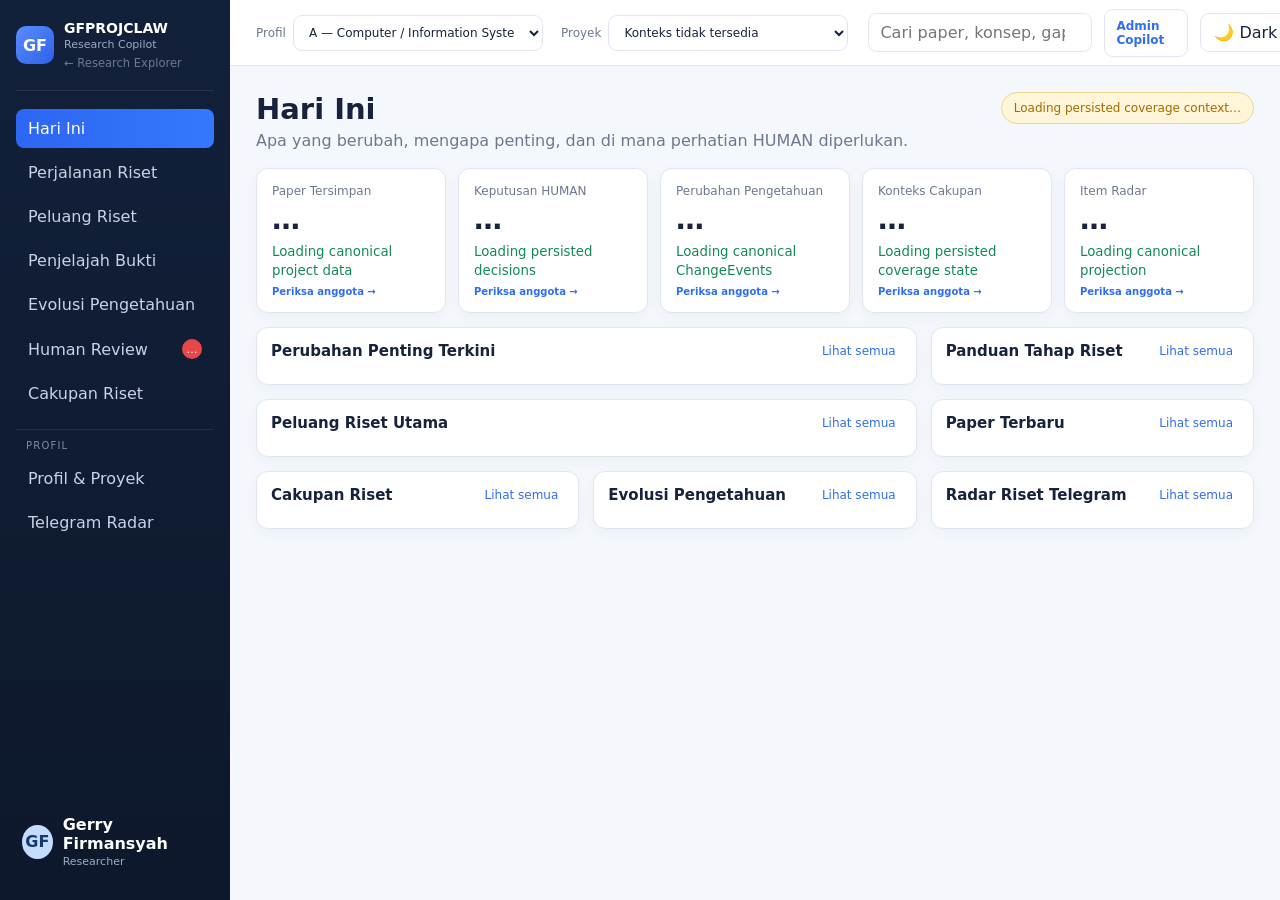
==== prototype/index.html @ acc12b12 "Clean workspace handoff into focused Research Copilot" ====
<!doctype html>
<html lang="en">
<head>
  <meta charset="utf-8" />
  <meta name="viewport" content="width=device-width, initial-scale=1" />
  <title>GFPROJCLAW Research Copilot</title>
  <link rel="stylesheet" href="styles.css?v=0.17.8" />
</head>
<body>
  <div class="app-shell">
    <aside class="sidebar">
      <div class="brand">
        <div class="brand-mark">GF</div>
        <div>
          <strong>GFPROJCLAW</strong>
          <span>Research Copilot</span>
          <a class="stage-back-link" href="explorer.html">← Research Explorer</a>
        </div>
      </div>

      <nav id="main-nav" class="nav-list">
        <button class="nav-item active" data-view="today" data-i18n="today">Today</button>
        <button class="nav-item" data-view="journey" data-i18n="journey">Research Journey</button>
        <button class="nav-item" data-view="opportunities" data-i18n="opportunities">Opportunities</button>
        <button class="nav-item" data-view="evidence" data-i18n="evidence">Evidence Explorer</button>
        <button class="nav-item" data-view="evolution" data-i18n="evolution">Knowledge Evolution</button>
        <button class="nav-item" data-view="review">Human Review <span id="human-review-badge" class="badge">…</span></button>
        <button class="nav-item" data-view="coverage" data-i18n="coverage">Research Coverage</button>
      </nav>

      <div class="sidebar-divider"></div>
      <div class="sidebar-section-title" data-i18n="profile">Profile</div>
      <nav class="nav-list small">
        <button class="nav-item" data-view="profiles" data-i18n="profiles">Profiles & Projects</button>
        <button class="nav-item" data-view="telegram">Telegram Radar</button>
      </nav>

      <div class="researcher-card">
        <div class="avatar">GF</div>
        <div>
          <strong>Gerry Firmansyah</strong>
          <span>Researcher</span>
        </div>
      </div>
    </aside>

    <main class="workspace">
      <header class="topbar">
        <div class="context-switchers">
          <label><span data-i18n="profile">Profile</span>
            <select id="profile-select">
              <option value="A">A — Computer / Information Systems</option>
              <option value="B">B — Management / Organization Studies</option>
            </select>
          </label>
          <label><span data-i18n="project">Project</span>
            <select id="project-select"></select>
          </label>
        </div>
        <div class="topbar-actions">
          <input id="global-search" type="search" placeholder="Search papers, concepts, gaps…" data-i18n-placeholder="searchPlaceholder" />
          <a class="workspace-link" href="admin.html" data-i18n="admin">Admin Copilot</a>

          <button id="theme-toggle" class="theme-toggle" type="button" aria-label="Switch to dark mode" aria-pressed="false">🌙 Dark</button>
          <span id="prototype-version" class="sync-status">Prototype v0.18.0 · Indonesian presentation layer</span>
        </div>
      </header>

      <section id="explorer-handoff" class="card real-surface" hidden>
        <div class="panel-header"><div><p class="eyebrow">DARI RESEARCH EXPLORER</p><h2 id="handoff-title">Konteks area terpilih</h2></div><span class="state blue">NON-CANONICAL CONTEXT</span></div>
        <div id="handoff-summary" class="callout">Konteks Explorer belum tersedia.</div>
        <div class="advice-grid"><div class="advice-card"><strong>MENGAPA area ini dibawa</strong><p id="handoff-why"></p></div><div class="advice-card"><strong>Apa yang sudah diamati</strong><p id="handoff-observed"></p></div><div class="advice-card"><strong>Catatan HUMAN</strong><p id="handoff-human"></p></div><div class="advice-card"><strong>Langkah Copilot berikutnya</strong><p>Gunakan konteks ini untuk reasoning dan inspeksi lebih dalam. Jangan menganggap area ini relevan, gap, novelty, atau evidence tanpa keputusan HUMAN.</p></div></div>
        <div id="handoff-gap" class="callout" hidden></div>
        <div id="handoff-verification" class="advice-grid" hidden></div>
        <div id="handoff-evidence" class="callout" hidden></div>
        <div id="handoff-evidence-matrix" class="callout" hidden></div>
        <div id="handoff-human-verdict" class="callout" hidden></div>
        <div id="handoff-next-question" class="callout" hidden></div>
        <div id="handoff-investigation-plan" class="callout" hidden></div>
        <div id="handoff-execution" class="callout" hidden></div>
        <div id="handoff-retrieval-brief" class="callout" hidden></div>
        <div id="handoff-reasoning-trace" class="callout" hidden></div>
        <div id="handoff-reflection" class="callout" hidden></div>
        <div class="explorer-actions"><a id="handoff-back" class="secondary-action" href="research-workspace.html">← Kembali ke Research Workspace</a><button id="handoff-start" class="primary-action" type="button">Mulai verifikasi opportunity</button></div>
        <div class="callout warning">Konteks handoff ini hanya berasal dari eksplorasi. Belum ada canonical write dan belum ada keputusan ilmiah.</div>
      </section>

      <section id="view-today" class="view active-view">
        <div class="page-heading">
          <div>
            <h1 data-i18n="todayTitle">Today</h1>
            <p data-i18n="todaySubtitle">What changed, why it matters, and where HUMAN attention is useful.</p>
          </div>
          <div class="coverage-pill" id="today-coverage-pill">Loading persisted coverage context…</div>
        </div>

        <div class="metric-grid">
          <article class="metric-card metric-action" id="metric-papers" tabindex="0" role="button" data-metric-open="evidence" aria-label="Open persisted papers"><span data-i18n="persistedPapers">Persisted Papers</span><strong>…</strong><small>Loading canonical project data</small></article>
          <article class="metric-card metric-action" id="metric-decisions" tabindex="0" role="button" data-metric-open="review" aria-label="Open HUMAN review and decisions"><span data-i18n="humanDecisions">HUMAN Decisions</span><strong>…</strong><small>Loading persisted decisions</small></article>
          <article class="metric-card metric-action" id="metric-changes" tabindex="0" role="button" data-metric-open="evolution" aria-label="Open knowledge changes"><span data-i18n="knowledgeChanges">Knowledge Changes</span><strong>…</strong><small>Loading canonical ChangeEvents</small></article>
          <article class="metric-card metric-action" id="metric-coverage" tabindex="0" role="button" data-metric-open="coverage" aria-label="Open research coverage"><span data-i18n="coverageContext">Coverage Context</span><strong>…</strong><small>Loading persisted coverage state</small></article>
          <article class="metric-card metric-action" id="metric-radar" tabindex="0" role="button" data-metric-open="telegram" aria-label="Open radar items"><span data-i18n="radarItems">Radar Items</span><strong>…</strong><small>Loading canonical projection</small></article>
        </div>
        <section id="metric-members" class="metric-members" hidden aria-live="polite">
          <div class="panel-header"><div><h2 id="metric-members-title" data-i18n="canonicalMembers">Canonical members</h2><p id="metric-members-summary" data-i18n="selectMetric">Select a metric to inspect its exact members.</p></div><button id="metric-members-close" class="text-button" type="button" data-i18n="close">Close</button></div>
          <div id="metric-members-list"></div>
        </section>

        <div class="dashboard-grid">
          <article class="panel span-2">
            <div class="panel-header"><h2 data-i18n="recentChanges">Recent Important Changes</h2><button class="text-button" data-open="evolution" data-i18n="viewAll">View all</button></div>
            <div id="change-list" class="change-list"></div>
          </article>

          <article class="panel">
            <div class="panel-header"><h2 data-i18n="stageGuide">Research Stage Guide</h2><button class="text-button" data-open="journey" data-i18n="viewAll">View all</button></div>
            <div id="journey-mini" class="journey-mini"></div>
          </article>

          <article class="panel span-2">
            <div class="panel-header"><h2 data-i18n="topOpportunities">Top Research Opportunities</h2><button class="text-button" data-open="opportunities" data-i18n="viewAll">View all</button></div>
            <div id="opportunity-table"></div>
          </article>

          <article class="panel">
            <div class="panel-header"><h2 data-i18n="latestPapers">Latest Papers</h2><button class="text-button" data-open="evidence" data-i18n="viewAll">View all</button></div>
            <div id="paper-list" class="paper-list"></div>
          </article>

          <article class="panel">
            <div class="panel-header"><h2 data-i18n="coverage">Research Coverage</h2><button class="text-button" data-open="coverage" data-i18n="viewAll">View all</button></div>
            <div id="health-mini"></div>
          </article>

          <article class="panel">
            <div class="panel-header"><h2 data-i18n="evolution">Knowledge Evolution</h2><button class="text-button" data-open="evolution" data-i18n="viewAll">View all</button></div>
            <div id="evolution-mini"></div>
          </article>

          <article class="panel">
            <div class="panel-header"><h2 data-i18n="radar">Telegram Research Radar</h2><button class="text-button" data-open="telegram" data-i18n="viewAll">View all</button></div>
            <div id="telegram-mini"></div>
          </article>
        </div>
      </section>

      <section id="view-journey" class="view"></section>
      <section id="view-opportunities" class="view"></section>
      <section id="view-evidence" class="view"></section>
      <section id="view-evolution" class="view"></section>
      <section id="view-review" class="view"></section>
      <section id="view-coverage" class="view"></section>
      <section id="view-profiles" class="view"></section>
      <section id="view-telegram" class="view"></section>
    </main>
  </div>

  <script src="i18n.js?v=0.17.1"></script>
  <script src="app.js?v=0.17.7"></script>
</body>
</html>
---- prototype/styles.css ----
:root {
  --bg: #f4f7fb;
  --panel: #ffffff;
  --text: #17233c;
  --muted: #6d7890;
  --border: #dfe6f1;
  --sidebar: #12203a;
  --sidebar-2: #182b4d;
  --blue: #2f6df6;
  --blue-soft: #eaf1ff;
  --green: #138a56;
  --green-soft: #e6f7ef;
  --red: #d64b4b;
  --red-soft: #fdecec;
  --yellow: #a46b00;
  --yellow-soft: #fff5d9;
  --purple: #6a4df5;
  --topbar: rgba(255,255,255,.92);
  --control: #ffffff;
  --row-border: #e7edf5;
  --table-head: #f6f8fc;
  --card-text: #49566f;
}

html[data-theme="dark"] {
  --bg: #080d14; --panel: #111923; --text: #e7edf6; --muted: #9aa8bb;
  --border: #263343; --sidebar: #090f19; --sidebar-2: #111c2c;
  --blue: #78a5ff; --blue-soft: #172a4d; --green: #64d69a; --green-soft: #123525;
  --red: #ff8585; --red-soft: #421f24; --yellow: #f0c45c; --yellow-soft: #3a3017;
  --topbar: rgba(12,18,27,.94); --control: #111923; --row-border: #263343;
  --table-head: #17212e; --card-text: #c4cfdd;
  color-scheme: dark;
}

html[data-theme="research-blue"] { --bg:#eef4fb;--panel:#fff;--text:#102844;--muted:#60758d;--border:#cbd9e8;--sidebar:#102f52;--sidebar-2:#17436f;--blue:#2368a2;--blue-soft:#dcecff;--topbar:rgba(247,251,255,.94);--control:#fff;--row-border:#d9e4ef;--table-head:#edf4fa;--card-text:#405b75; }
html[data-theme="scholar-green"] { --bg:#f0f5f1;--panel:#fff;--text:#17362b;--muted:#63786f;--border:#ceddd4;--sidebar:#173d31;--sidebar-2:#245646;--blue:#28745b;--blue-soft:#dcefe7;--topbar:rgba(249,252,250,.94);--control:#fff;--row-border:#dbe7df;--table-head:#eef5f1;--card-text:#466357; }
html[data-theme="executive-indigo"] { --bg:#f2f1f8;--panel:#fff;--text:#292747;--muted:#716e88;--border:#d7d3e6;--sidebar:#29264f;--sidebar-2:#3b376b;--blue:#5651a8;--blue-soft:#e7e5f7;--topbar:rgba(250,249,253,.94);--control:#fff;--row-border:#e2dfee;--table-head:#f2f0f8;--card-text:#56536e; }

* { box-sizing: border-box; }
body { margin: 0; font-family: Inter, ui-sans-serif, system-ui, -apple-system, BlinkMacSystemFont, "Segoe UI", sans-serif; color: var(--text); background: var(--bg); }
button, select, input { font: inherit; }
button { cursor: pointer; }

.app-shell { min-height: 100vh; display: grid; grid-template-columns: 230px 1fr; }
.sidebar { position: sticky; top: 0; height: 100vh; padding: 20px 16px; background: linear-gradient(180deg, var(--sidebar), #0d182c); color: white; display: flex; flex-direction: column; }
.brand { display: flex; gap: 10px; align-items: center; padding-bottom: 20px; border-bottom: 1px solid rgba(255,255,255,.08); }
.brand-mark, .avatar { width: 38px; height: 38px; border-radius: 10px; display: grid; place-items: center; background: linear-gradient(135deg, #5a8cff, #2d62e8); font-weight: 800; }
.brand strong { display:block; font-size: 14px; }.brand span, .researcher-card span { display:block; font-size: 11px; color:#9dacC6; margin-top:2px; }
.nav-list { display:flex; flex-direction:column; gap:5px; margin-top:18px; }.nav-list.small { margin-top:8px; }
.nav-item { border:0; background:transparent; color:#c9d3e5; text-align:left; padding:10px 12px; border-radius:8px; display:flex; justify-content:space-between; align-items:center; }
.nav-item:hover, .nav-item.active { background:linear-gradient(90deg,#2d66f2,#3578ff); color:white; }
.badge { background:#e74747; color:white; border-radius:999px; min-width:20px; height:20px; display:inline-grid; place-items:center; font-size:11px; }
.sidebar-divider { height:1px; background:rgba(255,255,255,.08); margin:16px 0 10px; }.sidebar-section-title { color:#7f8da6; text-transform:uppercase; font-size:10px; letter-spacing:.12em; padding:0 10px; }
.researcher-card { margin-top:auto; display:flex; gap:10px; align-items:center; padding:12px 6px; }.researcher-card .avatar { width:34px;height:34px;border-radius:50%; background:#c5dcff;color:#15386e; }

.workspace { min-width:0; }
.topbar { height:66px; display:flex; align-items:center; justify-content:space-between; gap:20px; padding:0 26px; border-bottom:1px solid var(--border); background:var(--topbar); position:sticky; top:0; z-index:10; backdrop-filter: blur(12px); }
.context-switchers { display:flex; gap:18px; align-items:center; }.context-switchers label { color:var(--muted); font-size:12px; display:flex; gap:7px; align-items:center; }
select, input[type="search"] { border:1px solid var(--border); background:var(--control); border-radius:9px; padding:9px 11px; color:var(--text); outline:none; }
#profile-select { width:250px; } #project-select { width:240px; } #global-search { width:280px; }.topbar-actions { display:flex; gap:12px; align-items:center; }.sync-status { font-size:11px; color:var(--muted); }
.theme-toggle { border:1px solid var(--border); background:var(--control); color:var(--text); border-radius:9px; padding:9px 11px; min-width:92px; transition:background .2s ease,border-color .2s ease; }
.theme-toggle:hover { border-color:var(--blue); }
.source-link { display:inline-flex; align-items:center; gap:4px; margin:2px 3px; padding:4px 8px; border:1px solid var(--blue); border-radius:7px; background:var(--blue-soft); color:var(--blue); font-size:11px; font-weight:700; text-decoration:none; white-space:nowrap; transition:filter .15s ease, transform .15s ease; }
.source-link:hover { filter:brightness(1.12); transform:translateY(-1px); text-decoration:none; }
.source-link:focus-visible { outline:2px solid var(--blue); outline-offset:2px; }
.source-link-doi { border-color:#3b82f6; }
.source-link-openalex { border-color:#7c5cff; }
html[data-theme="dark"] .source-link-doi { background:#102a52; color:#9bc2ff; }
html[data-theme="dark"] .source-link-openalex { background:#251c4d; color:#c0adff; }
.access-badge { display:inline-block; margin:3px 4px; padding:3px 7px; border-radius:999px; font-size:10px; font-weight:700; vertical-align:middle; }
.access-badge.full { background:var(--green-soft); color:var(--green); border:1px solid var(--green); }
.access-badge.limited { background:var(--yellow-soft); color:var(--yellow); border:1px solid var(--yellow); }

.view { display:none; padding:26px; }.active-view { display:block; }
.page-heading { display:flex; justify-content:space-between; gap:20px; align-items:flex-start; margin-bottom:18px; }.page-heading h1 { margin:0; font-size:29px; }.page-heading p { margin:5px 0 0; color:var(--muted); }
.coverage-pill { border:1px solid #ead88d; background:var(--yellow-soft); color:var(--yellow); border-radius:999px; padding:8px 12px; font-size:12px; }
.metric-grid { display:grid; grid-template-columns:repeat(5,minmax(0,1fr)); gap:12px; margin-bottom:14px; }.metric-card { background:var(--panel); border:1px solid var(--border); border-radius:12px; padding:15px; box-shadow:0 4px 14px rgba(19,45,90,.04); }.metric-card span { display:block; color:var(--muted); font-size:12px; }.metric-card strong { display:block; font-size:28px; margin:5px 0; }.metric-card small { color:var(--green); }.metric-card.warning small { color:var(--red); }
.dashboard-grid { display:grid; grid-template-columns:repeat(3,minmax(0,1fr)); gap:14px; }.panel { background:var(--panel); border:1px solid var(--border); border-radius:12px; padding:14px; box-shadow:0 4px 14px rgba(19,45,90,.04); min-width:0; }.span-2 { grid-column:span 2; }.panel-header { display:flex; justify-content:space-between; align-items:center; gap:10px; margin-bottom:10px; }.panel-header h2 { margin:0; font-size:15px; }.text-button { border:0; background:transparent; color:var(--blue); font-size:12px; }

.change-row, .paper-row, .health-row, .evolution-row, .telegram-row { border:1px solid var(--row-border); border-radius:9px; padding:10px 11px; margin-top:8px; display:grid; align-items:center; gap:9px; }.change-row { grid-template-columns: 1fr auto; }.change-main strong { display:block; font-size:13px; }.change-main small, .paper-row small { color:var(--muted); }.state { display:inline-flex; border-radius:999px; padding:4px 8px; font-size:10px; font-weight:700; white-space:nowrap; }.state.green { color:var(--green); background:var(--green-soft); }.state.red { color:var(--red); background:var(--red-soft); }.state.yellow { color:var(--yellow); background:var(--yellow-soft); }.state.blue { color:var(--blue); background:var(--blue-soft); }.state.gray { color:#657084; background:#eef2f7; }

.journey-row { display:grid; grid-template-columns:35px 1fr auto; gap:10px; align-items:center; padding:9px 0; border-bottom:1px solid #edf1f6; }.r-code { width:34px;height:28px;border-radius:7px;display:grid;place-items:center;font-size:11px;font-weight:800;background:#eef3ff;color:var(--blue); }.journey-row strong { display:block; font-size:12px; }.journey-row small { color:var(--muted); }
.table { width:100%; border-collapse:collapse; font-size:12px; }.table th { text-align:left; color:var(--muted); background:#f6f8fc; font-weight:600; padding:9px; }.table td { padding:10px 9px; border-bottom:1px solid #eef1f5; }.score { font-weight:800; color:#17633d; background:#e9f7ef; border-radius:999px; padding:4px 8px; display:inline-block; }
.paper-row { grid-template-columns:1fr auto; }.paper-row strong { font-size:12px; }.relevance { color:var(--green); font-weight:700; }
.health-row { grid-template-columns:1fr auto; }.health-row strong, .evolution-row strong, .telegram-row strong { font-size:12px; }.evolution-row { grid-template-columns:1fr auto; }.telegram-row { grid-template-columns:auto 1fr; }.telegram-row time { color:var(--muted); font-size:11px; }

.detail-header { display:flex; justify-content:space-between; align-items:flex-start; gap:18px; margin-bottom:16px; }.detail-header h1 { margin:0; font-size:26px; }.detail-header p { margin:5px 0 0; color:var(--muted); }.detail-grid { display:grid; grid-template-columns:1.05fr 1.5fr .9fr; gap:14px; }.stack { display:flex; flex-direction:column; gap:12px; }.card { background:var(--panel); border:1px solid var(--border); border-radius:12px; padding:15px; }.card h3 { margin:0 0 10px; font-size:14px; }.card p, .card li { color:var(--card-text); font-size:13px; line-height:1.5; }.card ul { padding-left:18px; margin:8px 0 0; }.callout { border-left:4px solid var(--blue); background:#f5f8ff; padding:11px 13px; border-radius:8px; font-size:12px; color:#43506a; }.callout.warning { border-left-color:#d99b12; background:#fff9eb; }.decision-bar { display:flex; flex-wrap:wrap; gap:8px; }.decision-bar button { border:1px solid var(--border); background:white; border-radius:8px; padding:9px 11px; color:#35425a; }.decision-bar button.primary { background:var(--blue); color:white; border-color:var(--blue); }.timeline { border-left:2px solid #dce4f0; margin-left:8px; padding-left:16px; }.timeline-item { position:relative; margin:0 0 18px; }.timeline-item::before { content:""; position:absolute; left:-22px; top:4px; width:10px;height:10px;border-radius:50%;background:var(--blue);border:2px solid white;box-shadow:0 0 0 2px #dce4f0; }.timeline-item time { color:var(--muted); font-size:11px; }.timeline-item strong { display:block; margin:3px 0; font-size:13px; }
.trace { font-family:ui-monospace,SFMono-Regular,Menlo,monospace; font-size:12px; background:#f7f9fc; border:1px solid #e5ebf3; padding:12px; border-radius:8px; line-height:1.7; }

@media (max-width: 1180px) { .metric-grid { grid-template-columns:repeat(3,1fr); }.dashboard-grid { grid-template-columns:repeat(2,1fr); }.span-2 { grid-column:span 2; }.detail-grid { grid-template-columns:1fr 1fr; } }
@media (max-width: 860px) { .app-shell { grid-template-columns:1fr; }.sidebar { position:static; height:auto; }.topbar { position:static; height:auto; padding:15px; flex-direction:column; align-items:stretch; }.context-switchers { flex-direction:column; align-items:stretch; }.context-switchers label { justify-content:space-between; }.context-switchers select,#global-search { width:100%; }.view { padding:16px; }.metric-grid,.dashboard-grid,.detail-grid { grid-template-columns:1fr; }.span-2 { grid-column:span 1; }.sidebar { max-height:none; }.researcher-card { display:none; } }

/* Data provenance surfaces: amber = illustrative dummy, green = canonical/API-backed. */
.dummy-surface { background:#fffaf0 !important; border-color:#f0c96a !important; border-style:dashed !important; }
.real-surface { background:#f4fff9 !important; border-color:#8dd7b4 !important; }
.data-badge { display:inline-block; margin-left:6px; padding:2px 6px; border-radius:999px; font-size:9px; font-weight:700; vertical-align:middle; }
.data-badge.real { background:#dff6ea; color:#087a4b; }
html[data-theme="dark"] .real-surface { background:#10241c !important; border-color:#2f6e50 !important; }
html[data-theme="dark"] .dummy-surface { background:#2b2414 !important; border-color:#80652b !important; }
html[data-theme="dark"] .table th { background:var(--table-head); }
html[data-theme="dark"] .table td, html[data-theme="dark"] .journey-row { border-color:var(--border); }
html[data-theme="dark"] .state.gray { color:#c4cfdd; background:#263343; }
html[data-theme="dark"] .r-code { background:#172a4d; }
html[data-theme="dark"] .callout { background:#15243b; color:#c4cfdd; }
html[data-theme="dark"] .callout.warning { background:#302713; }
html[data-theme="dark"] .decision-bar button { background:var(--control); color:var(--text); }
html[data-theme="dark"] .trace { background:#0b121b; border-color:var(--border); }

.evidence-readable {
  white-space: pre-wrap;
  line-height: 1.65;
  max-height: 360px;
  overflow: auto;
  padding: 12px;
  border: 1px solid var(--border);
  border-radius: 10px;
}
details summary { cursor: pointer; font-weight: 700; margin: 8px 0; }

/* Semantic workspace tokens: components should consume these instead of hard-coded theme choices. */
:root {
  --font-ui: Inter, ui-sans-serif, system-ui, -apple-system, BlinkMacSystemFont, "Segoe UI", sans-serif;
  --font-weight-body: 400;
  --font-weight-label: 600;
  --font-weight-heading: 700;
  --surface-paper-title: var(--blue-soft);
  --text-paper-title: var(--text);
}
body { font-family: var(--font-ui); font-weight: var(--font-weight-body); }
.workspace-link { display:inline-flex; align-items:center; border:1px solid var(--border); background:var(--control); color:var(--blue); border-radius:9px; padding:9px 11px; font-size:12px; font-weight:var(--font-weight-label); text-decoration:none; }
.workspace-link:hover { border-color:var(--blue); }
.paper-title { background:var(--surface-paper-title); color:var(--text-paper-title); border-radius:8px; padding:8px 10px; font-weight:var(--font-weight-heading); line-height:1.4; }
.trace-label { font-weight:var(--font-weight-label); color:var(--text); }
.trace .paper-title { margin:6px 0; font-family:var(--font-ui); }
.trace p { font-family:var(--font-ui); font-weight:var(--font-weight-body); }
.metric-action { cursor:pointer; transition:transform .15s ease,border-color .15s ease; }
.metric-action:hover, .metric-action:focus-visible { border-color:var(--blue); transform:translateY(-1px); outline:none; }
.metric-action::after { content:attr(data-member-action-label); display:block; margin-top:7px; color:var(--blue); font-size:10px; font-weight:var(--font-weight-label); }
.dummy-warning { margin-bottom:14px; border:2px dashed var(--yellow); font-weight:var(--font-weight-body); }
.dummy-zone { opacity:.82; border:2px dashed var(--yellow); border-radius:12px; padding:10px; }
.dummy-zone::before { content:"ILLUSTRATIVE DATA — NOT CANONICAL"; display:block; grid-column:1/-1; color:var(--yellow); font-size:11px; font-weight:var(--font-weight-heading); letter-spacing:.08em; }
.language-control { display:flex; gap:6px; align-items:center; color:var(--muted); font-size:11px; }
.language-control select { width:64px; padding:8px; }
.metric-members { margin:0 0 16px; padding:16px; border:1px solid var(--blue); border-radius:12px; background:var(--panel); }
.metric-member { padding:11px 0; border-top:1px solid var(--border); }
.metric-member:first-child { border-top:0; }
.metric-member p { margin:5px 0; font-weight:var(--font-weight-body); }
.metric-member small { color:var(--muted); }
.presentation-translation{display:block;line-height:1.55}.canonical-original{margin-top:8px;font-size:.88em;opacity:.86}.canonical-original summary{cursor:pointer;font-weight:600}.canonical-original p{margin:7px 0 0}.source-language-note{font-size:.88em;opacity:.78;margin-top:6px}
#view-profiles label { display:grid; gap:6px; margin:12px 0; font-weight:700; }
#view-profiles input, #view-profiles textarea { width:100%; box-sizing:border-box; border:1px solid var(--row-border); border-radius:8px; padding:9px; background:var(--panel); color:var(--text); font:inherit; }
#view-profiles textarea { min-height:90px; resize:vertical; }
.admin-view{display:none}.admin-view.active{display:block}
.theme-options{display:flex;gap:10px;flex-wrap:wrap;margin:18px 0 8px}.theme-options button{border:1px solid var(--border);background:var(--control);color:var(--text);border-radius:10px;padding:12px 16px}.theme-options button.active{border-color:var(--blue);box-shadow:0 0 0 2px var(--blue-soft)}
.config-guide{margin:14px 0;padding:14px 16px;border:1px solid var(--border);border-radius:10px;background:var(--table-head)}.config-guide ol{margin:8px 0 0;padding-left:22px}.config-guide li{margin:5px 0}.card label,.detail-grid>label{display:block;margin:10px 0}.card label small,.detail-grid>label small{display:block;color:var(--muted);margin:3px 0 6px;line-height:1.4}
/* Long scientific text must own its row; status badges never overlap content. */
.change-row{grid-template-columns:minmax(0,1fr) auto;align-items:start}.change-main{min-width:0;overflow-wrap:anywhere;word-break:normal;line-height:1.38}.change-main>div{font-size:13px;line-height:1.45}.change-main small{display:block;margin-top:6px;line-height:1.4;overflow-wrap:anywhere}.change-row>.state{align-self:start;margin-left:8px}.paper-title{overflow-wrap:anywhere;word-break:normal;line-height:1.4}
@media (max-width:760px){.change-row{grid-template-columns:1fr}.change-row>.state{margin-left:0;justify-self:start}.detail-grid{grid-template-columns:1fr}.span-2{grid-column:span 1}}
/* Evidence/review lists need more width than generic three-column detail cards. */
.evidence-layout,.review-layout{grid-template-columns:minmax(420px,1.35fr) minmax(320px,1fr) minmax(260px,.8fr)}
.evidence-list-card .paper-title,.review-list-card .paper-title{background:transparent;padding:0;border-radius:0;font-weight:var(--font-weight-label)}
.evidence-list-card .change-row,.review-list-card .change-row{grid-template-columns:1fr;gap:8px;padding:14px 16px}
.evidence-list-card .change-row>.state,.review-list-card .change-row>.state{margin-left:0;justify-self:start}
.evidence-list-card .change-main small,.review-list-card .change-main small{font-weight:var(--font-weight-body)}
@media (max-width:1180px){.evidence-layout,.review-layout{grid-template-columns:minmax(380px,1.2fr) minmax(320px,1fr)}.evidence-layout> :last-child,.review-layout> :last-child{grid-column:1/-1}}
@media (max-width:820px){.evidence-layout,.review-layout{grid-template-columns:1fr}.evidence-layout> :last-child,.review-layout> :last-child{grid-column:auto}}
.quality-human-card{border:1px solid var(--border);border-radius:14px;padding:16px;margin:12px 0;background:var(--surface-card)}
.quality-human-head{display:flex;align-items:flex-start;justify-content:space-between;gap:12px;margin-bottom:10px}.quality-human-head h4{margin:0;font-size:1rem}.quality-human-card p{margin:10px 0;line-height:1.55}.quality-technical{margin-top:12px;border-top:1px solid var(--border);padding-top:10px}.quality-technical summary{cursor:pointer;font-weight:700}.quality-technical pre{white-space:pre-wrap;overflow-wrap:anywhere;background:var(--surface-soft);padding:10px;border-radius:8px;font-size:.82rem}.quality-summary{margin-top:16px}.quality-summary h4{margin:16px 0 8px}
@media(max-width:700px){.quality-human-head{display:block}.quality-human-head .state{display:inline-block;margin-top:8px}}
.human-current-state{margin:14px 0;padding:14px;border:1px solid var(--border);border-radius:12px;background:var(--surface-soft)}.human-current-state h4{margin:0 0 8px}.human-current-state p{line-height:1.55}

/* Research Explorer entry surface */
.explorer-entry{max-width:1180px;margin:0 auto;padding:48px 32px 72px}.explorer-hero{padding:28px 0 34px}.explorer-brand{margin-bottom:42px}.explorer-hero h1{max-width:820px;font-size:clamp(2.4rem,5vw,4.8rem);line-height:1.02;margin:10px 0 20px}.explorer-lead{max-width:800px;font-size:1.12rem;line-height:1.75;color:var(--muted)}.eyebrow{text-transform:uppercase;letter-spacing:.12em;font-size:.76rem;font-weight:700;color:var(--accent)}.explorer-actions{display:flex;gap:12px;flex-wrap:wrap;margin-top:24px}.primary-action,.secondary-action{display:inline-flex;align-items:center;justify-content:center;border-radius:10px;padding:12px 18px;text-decoration:none;font:inherit;font-weight:700;border:1px solid var(--border)}.primary-action{background:var(--accent);color:white;border-color:var(--accent)}.primary-action:disabled{opacity:.48;cursor:not-allowed}.secondary-action{background:var(--panel);color:var(--text)}.explorer-entry-grid{display:grid;grid-template-columns:1fr .9fr 1fr;gap:16px;margin:24px 0}.explorer-stage-card,.explorer-transition-card{min-height:260px}.stage-number{display:inline-block;font-size:.76rem;font-weight:800;letter-spacing:.12em;color:var(--accent);margin-bottom:18px}.explorer-start-panel{margin-top:22px;padding:28px}.explorer-interest-label{display:grid;gap:9px;font-weight:700;margin-top:22px}.explorer-interest-label textarea{width:100%;box-sizing:border-box;border:1px solid var(--border);border-radius:10px;padding:14px;background:var(--bg);color:var(--text);font:inherit;resize:vertical}.explorer-footer{margin-top:36px;color:var(--muted);font-size:.85rem}@media(max-width:850px){.explorer-entry{padding:28px 18px 48px}.explorer-entry-grid{grid-template-columns:1fr}}
.stage-back-link{display:block;margin-top:5px;font-size:.72rem;color:var(--muted);text-decoration:none}.stage-back-link:hover{text-decoration:underline}

.explorer-seed-list,.explorer-query-list{display:grid;gap:10px;margin:16px 0 24px}.explorer-seed,.explorer-query{border:1px solid var(--border);border-radius:10px;padding:14px;background:var(--panel)}.explorer-seed p,.explorer-query p{margin:7px 0;color:var(--muted);line-height:1.5}.explorer-query>div{display:flex;gap:10px;align-items:center;flex-wrap:wrap}.explorer-query code{padding:4px 7px;border-radius:6px;background:var(--bg)}.explorer-muted{color:var(--muted)}#explorer-project{width:100%;border:1px solid var(--border);border-radius:10px;padding:11px;background:var(--bg);color:var(--text);font:inherit}

.query-family{margin:18px 0 26px;padding-top:4px}.query-family h4{margin:0 0 4px}.explorer-query details,.explorer-seed details{margin-top:8px}.explorer-query summary,.explorer-seed summary{cursor:pointer;color:var(--muted);font-size:.88rem}.explorer-query p strong{color:var(--text)}

.benchmark-grid{display:grid;grid-template-columns:repeat(auto-fit,minmax(190px,1fr));gap:12px;margin:16px 0}.benchmark-grid label,#discovery-benchmark>label{display:grid;gap:6px;margin:12px 0;font-weight:600}.benchmark-grid input,.benchmark-grid select,#discovery-benchmark textarea{width:100%;box-sizing:border-box;border:1px solid var(--border);border-radius:10px;padding:10px;background:var(--bg);color:var(--text);font:inherit}#bench-result strong{color:var(--text)}

.progressive-retrieval{margin:24px 0}.retrieval-funnel{display:grid;grid-template-columns:repeat(auto-fit,minmax(150px,1fr));gap:10px;margin:16px 0}.retrieval-funnel article{border:1px solid var(--border);border-radius:10px;padding:12px;background:var(--bg);display:grid;gap:7px}.retrieval-funnel span,.retrieval-funnel small{color:var(--muted)}.retrieval-funnel strong{font-size:1.1rem}

.trial-metrics,.trial-area-grid{display:grid;grid-template-columns:repeat(auto-fit,minmax(130px,1fr));gap:10px;margin:14px 0 20px}.trial-metric,.trial-area{border:1px solid var(--border);border-radius:10px;padding:12px;background:var(--bg)}.trial-metric strong{display:block;font-size:1.35rem;margin-top:5px}.trial-area{cursor:pointer;text-align:left;color:var(--text);font:inherit}.trial-area:hover{border-color:var(--accent)}.trial-paper-links{display:flex;gap:10px;flex-wrap:wrap}.trial-paper-links a{color:var(--accent)}
.acceptance-grid{display:grid;gap:10px;margin:16px 0}.acceptance-grid label{display:flex;gap:10px;align-items:flex-start;border:1px solid var(--border);border-radius:10px;padding:12px;background:var(--bg)}
.trial-advice{margin:16px 0;padding:18px;border:1px solid var(--border);border-radius:12px;background:var(--panel)}.trial-advice h3{margin-top:0}.advice-grid{display:grid;grid-template-columns:repeat(2,minmax(0,1fr));gap:10px}.advice-card{border:1px solid var(--border);border-radius:10px;padding:12px;background:var(--bg)}.advice-card strong{display:block;margin-bottom:6px}.paper-inspector-head{display:flex;align-items:end;justify-content:space-between;gap:12px}.paper-inspector-head h3{margin-bottom:4px}.trial-paper-box{max-height:560px;overflow:auto;border:1px solid var(--border);border-radius:12px;padding:12px;background:var(--bg);scrollbar-gutter:stable}@media(max-width:700px){.advice-grid{grid-template-columns:1fr}.trial-paper-box{max-height:480px}}
.trial-deep-dive{margin:16px 0;padding:18px;border:1px solid var(--border);border-radius:12px;background:var(--panel)}.trial-deep-dive .panel-header{margin-bottom:10px}.trial-deep-dive .explorer-actions{margin:14px 0 8px}
.trial-drilldown{margin:16px 0 22px;padding:18px;border:1px solid var(--border);border-radius:12px;background:var(--panel)}.trial-breadcrumb{display:flex;gap:7px;align-items:center;flex-wrap:wrap;margin:10px 0}.trial-breadcrumb button{border:0;background:transparent;color:var(--accent);cursor:pointer;font:inherit;padding:0;text-decoration:underline}.trial-drilldown .trial-area-grid{margin-bottom:14px}

.gap-opportunities{margin-top:14px}.gap-opportunities h4{margin:0 0 10px}.gap-card{border:1px solid var(--border);border-radius:10px;padding:14px;margin:10px 0;background:var(--bg)}.gap-card p{margin:8px 0}.gap-card .gap-select{margin-top:4px}#trial-stop-drill{font-weight:700}

.gap-card.selected{outline:2px solid currentColor;outline-offset:2px}.gap-card.selected .gap-select{font-weight:700}

#handoff-gap{margin:14px 0}#handoff-verification{margin:14px 0}#explorer-handoff .explorer-actions{margin:14px 0}.secondary-action[href]{display:inline-flex;align-items:center;text-decoration:none}

.advanced-opportunity .advanced-select{margin-top:8px}.advanced-paper{padding:12px 0;border-bottom:1px solid var(--border)}.advanced-paper:last-of-type{border-bottom:0}.advanced-paper details{margin-top:8px}.advanced-paper details p{line-height:1.55}#advanced-evidence-detail{margin-top:14px}

.evidence-review-row{padding:12px 0;border-bottom:1px solid var(--border)}.evidence-review-actions{display:flex;gap:8px;flex-wrap:wrap;margin:8px 0}.evidence-review-actions button.selected{outline:2px solid currentColor;font-weight:700}.evidence-review-row textarea{width:100%;box-sizing:border-box}#handoff-human-verdict{margin-top:14px}

#handoff-next-question{margin-top:14px}#handoff-next-question textarea{width:100%;box-sizing:border-box;margin:8px 0}

#handoff-investigation-plan{margin-top:14px}#handoff-investigation-plan textarea{width:100%;box-sizing:border-box;margin:8px 0}#handoff-investigation-plan li{margin:6px 0}

#handoff-execution{margin-top:14px}.execution-item{padding:8px 0;border-bottom:1px solid var(--border)}#handoff-execution label{display:block;margin:12px 0}

#handoff-retrieval-brief{margin-top:14px}#handoff-retrieval-brief input[type=text]{width:100%;box-sizing:border-box;margin:8px 0}

#handoff-reasoning-trace{margin-top:14px}.reasoning-trace-list li{margin:10px 0}.reasoning-trace-list small{opacity:.8}

#handoff-reflection{margin-top:14px}#handoff-reflection label{display:block;margin:10px 0}#handoff-reflection textarea,#handoff-reflection select{display:block;width:100%;box-sizing:border-box;margin-top:6px}
/* HUMAN acceptance: wide evidence comparison workspace */
#opportunity-analysis{margin-top:18px;overflow:visible}
#opportunity-analysis .table-wrap{width:100%;overflow:auto;max-height:68vh;border:1px solid var(--border);border-radius:10px;background:var(--panel)}
#opportunity-analysis table{border-collapse:separate;border-spacing:0;min-width:1540px;width:100%;table-layout:fixed}
#opportunity-analysis th,#opportunity-analysis td{padding:11px 14px;vertical-align:top;border-bottom:1px solid var(--border);line-height:1.35;text-align:left;background:var(--panel)}
#opportunity-analysis th{position:sticky;top:0;z-index:3;white-space:nowrap}
#opportunity-analysis th:first-child,#opportunity-analysis td:first-child{position:sticky;left:0;z-index:2;width:390px;min-width:390px}
#opportunity-analysis th:first-child{z-index:4}
#opportunity-analysis th:nth-child(2),#opportunity-analysis td:nth-child(2){width:72px}
#opportunity-analysis th:nth-child(n+3),#opportunity-analysis td:nth-child(n+3){width:190px;min-width:190px}
#opportunity-analysis td:first-child{font-weight:600}
#opportunity-analysis .not-verified{font-size:12px;white-space:nowrap;opacity:.68;font-weight:500}
@media(min-width:1200px){#opportunity-analysis{width:calc(100vw - 72px);max-width:1760px;position:relative;left:50%;transform:translateX(-50%)}}
.screening-lenses{display:grid;grid-template-columns:repeat(auto-fit,minmax(240px,1fr));gap:10px;margin:14px 0}.screening-lens{text-align:left;min-height:76px}.screening-lens small{white-space:normal}
/* HUMAN screening readability acceptance */
#opportunity-analysis .screening-lenses{grid-template-columns:repeat(3,minmax(280px,1fr));gap:12px}
#opportunity-analysis .screening-lens{padding:14px 16px;min-height:92px;border:1px solid var(--border);border-radius:12px;line-height:1.3}
#opportunity-analysis .screening-lens strong{display:block;font-size:14px;margin-bottom:7px}
#opportunity-analysis .screening-lens.selected{outline:3px solid #2563eb;background:#eff6ff}
#opportunity-analysis #screening-table .table-wrap{max-height:66vh;overflow:auto}
#opportunity-analysis #screening-table table{min-width:1320px;table-layout:fixed}
#opportunity-analysis #screening-table th,#opportunity-analysis #screening-table td{padding:12px 14px;vertical-align:top;line-height:1.35}
#opportunity-analysis #screening-table th:nth-child(1),#opportunity-analysis #screening-table td:nth-child(1){width:70px}
#opportunity-analysis #screening-table th:nth-child(2),#opportunity-analysis #screening-table td:nth-child(2){width:440px;min-width:440px}
#opportunity-analysis #screening-table th:nth-child(3),#opportunity-analysis #screening-table td:nth-child(3){width:85px}
#opportunity-analysis #screening-table th:nth-child(4),#opportunity-analysis #screening-table td:nth-child(4){width:260px}
#opportunity-analysis #screening-table th:nth-child(5),#opportunity-analysis #screening-table td:nth-child(5){width:150px}
#opportunity-analysis #screening-table th:nth-child(6),#opportunity-analysis #screening-table td:nth-child(6){width:180px}
#opportunity-analysis #screening-table td:nth-child(2){font-weight:600;overflow-wrap:normal;word-break:normal}
#opportunity-analysis #screening-table tr.human-picked td{background:#f0fdf4}
#opportunity-analysis #screening-table tr.human-picked td:nth-child(2)::after{content:'  ✓ dipilih HUMAN';display:block;margin-top:5px;font-size:11px;font-weight:700}
@media(max-width:1050px){#opportunity-analysis .screening-lenses{grid-template-columns:1fr 1fr}}
#opportunity-analysis .screening-lens .lens-advice{display:block;font-size:14px;line-height:1.45;font-weight:500;margin-top:7px;white-space:normal}
#screen-summary{margin-top:14px}#analyze-selected{margin-top:12px;font-size:15px;padding:11px 16px}.analysis-sequence{margin-top:14px;padding:14px 16px;border:1px solid var(--border);border-radius:10px;background:var(--panel)}
.analysis-roadmap{margin-top:14px;padding:14px 18px;border-left:4px solid #2563eb;background:#f8fafc;border-radius:8px}.analysis-roadmap ol{margin:10px 0 0 20px;padding:0}.analysis-roadmap li{margin:7px 0;line-height:1.45}#confirm-screen:not(:disabled){font-weight:750}.screening-lens .lens-advice{font-size:15px!important;line-height:1.5!important}
/* HUMAN acceptance: make screening-to-analysis actions unmistakable */
#confirm-screen:not(:disabled),#analyze-selected:not(:disabled){background:#1d4ed8!important;color:#fff!important;border-color:#1d4ed8!important;opacity:1!important;box-shadow:0 2px 8px rgba(29,78,216,.18)}
#confirm-screen:disabled,#analyze-selected:disabled{background:#e5e7eb!important;color:#64748b!important;border-color:#cbd5e1!important;opacity:1!important}
#screen-summary #analyze-selected{display:inline-flex;margin-top:16px;min-height:48px;padding:12px 20px;font-size:16px;font-weight:800}
/* MODEL ANALYSIS is a wide reading workspace, not a squeezed card table */
#selected-analysis{margin-top:18px;width:calc(100vw - 120px);max-width:none;position:relative;left:50%;transform:translateX(-50%)}
#selected-analysis>.table-wrap{overflow-x:auto;max-height:68vh;border:1px solid var(--border);border-radius:12px;background:#fff}
#selected-analysis table{min-width:1680px;table-layout:fixed;border-collapse:collapse}
#selected-analysis th,#selected-analysis td{padding:13px 15px;vertical-align:top;line-height:1.45;word-break:normal;overflow-wrap:break-word}
#selected-analysis th:nth-child(1),#selected-analysis td:nth-child(1){width:360px;min-width:360px;font-weight:650}
#selected-analysis th:nth-child(2),#selected-analysis td:nth-child(2){width:210px}
#selected-analysis th:nth-child(3),#selected-analysis td:nth-child(3){width:210px}
#selected-analysis th:nth-child(4),#selected-analysis td:nth-child(4){width:210px}
#selected-analysis th:nth-child(5),#selected-analysis td:nth-child(5){width:190px}
#selected-analysis th:nth-child(6),#selected-analysis td:nth-child(6){width:280px}
#selected-analysis th:nth-child(7),#selected-analysis td:nth-child(7){width:240px}
#selected-analysis th:nth-child(8),#selected-analysis td:nth-child(8){width:220px}
#selected-analysis .analysis-sequence{max-width:1180px;margin:18px auto 0;background:#fff}
@media(max-width:900px){#selected-analysis{width:calc(100vw - 28px)}}
/* Equal-width evidence columns for HUMAN scanning */
#selected-analysis table{min-width:1920px}
#selected-analysis th:nth-child(n),#selected-analysis td:nth-child(n){width:240px!important;min-width:240px!important;max-width:240px!important}
#selected-analysis th,#selected-analysis td{font-size:13px;line-height:1.5}
.compare-workspace{max-width:1400px;margin:20px auto;padding:18px;background:#fff;border:1px solid var(--border);border-radius:12px}.compare-grid{display:grid;grid-template-columns:1fr 1fr;gap:12px;margin-top:12px}.compare-grid article{padding:14px;border:1px solid var(--border);border-radius:10px;background:#f8fafc}.compare-grid article strong{display:block;margin-bottom:7px;font-size:14px}.compare-grid p{margin:6px 0;line-height:1.5}.compare-next{margin-top:12px;padding:14px;border-left:4px solid #2563eb;background:#eff6ff;border-radius:8px}@media(max-width:900px){.compare-grid{grid-template-columns:1fr}}
.coverage-strip{display:flex;flex-wrap:wrap;gap:8px;margin:10px 0 18px}.coverage-strip span{padding:8px 11px;border:1px solid var(--border);border-radius:8px;background:#fff}.pairwise-wrap{overflow-x:auto;border:1px solid var(--border);border-radius:10px}.pairwise-wrap table{min-width:1500px;table-layout:fixed}.pairwise-wrap th,.pairwise-wrap td{width:250px;padding:12px;vertical-align:top;line-height:1.45}.pairwise-wrap hr{border:0;border-top:1px solid var(--border);margin:9px 0}.opportunity-grid{display:grid;grid-template-columns:repeat(2,minmax(280px,1fr));gap:10px}.opportunity-grid article{padding:14px;border:1px solid var(--border);border-radius:10px;background:#fff}.opportunity-grid small{font-weight:700}@media(max-width:900px){.opportunity-grid{grid-template-columns:1fr}}
.cross-analysis-grid{display:grid;grid-template-columns:1fr 1fr;gap:12px;margin:12px 0}.cross-analysis-grid article{padding:15px;border:1px solid var(--border);border-radius:10px;background:#f8fafc}.cross-analysis-grid article b{display:block;margin-bottom:7px}.cross-analysis-grid article p{line-height:1.55;margin:0 0 7px}.cross-analysis-grid small{line-height:1.45}.synthesis-panel{padding:16px 18px;border-left:4px solid #2563eb;background:#eff6ff;border-radius:9px}.synthesis-panel p{line-height:1.55}@media(max-width:900px){.cross-analysis-grid{grid-template-columns:1fr}}
.deep-io{display:flex;flex-direction:column;gap:7px}.deep-io details{padding:9px 10px;border:1px solid var(--border);border-radius:8px;background:#f8fafc}.deep-io summary{cursor:pointer;font-weight:700}.deep-io.selected{outline:3px solid #2563eb;background:#eff6ff}.choose-io{margin-top:auto;padding:10px 12px;border:1px solid #2563eb;border-radius:8px;background:#fff;font-weight:750;cursor:pointer}.io-choice{margin:14px 0;padding:14px 16px;border-left:4px solid #2563eb;background:#eff6ff;border-radius:8px}
.focused-investigation{margin-top:16px;padding:18px;border:1px solid var(--border);border-radius:12px;background:#fff}.focused-investigation .table-wrap{overflow-x:auto;max-height:70vh}.focused-investigation table{min-width:2160px;table-layout:fixed}.focused-investigation th,.focused-investigation td{width:240px;min-width:240px;padding:12px 14px;vertical-align:top;line-height:1.45}.focused-investigation select{width:100%;padding:8px;border:1px solid var(--border);border-radius:7px}.focused-synthesis{margin-top:16px;padding:15px 17px;border-left:4px solid #2563eb;background:#f8fafc}.focused-balance{margin-top:12px;padding:12px;border-radius:8px;background:#eff6ff}.focused-actions{display:flex;gap:8px;flex-wrap:wrap;margin-top:10px}
.research-workspace .workspace-banner{position:sticky;top:0;z-index:50;display:flex;align-items:center;gap:22px;padding:13px 24px;background:#fff;border-bottom:1px solid #dbe4f0;box-shadow:0 3px 12px #0f172a12}.research-workspace .workspace-banner strong{font-size:16px}.research-workspace .workspace-banner span{font-size:13px;color:#475569}.research-workspace .workspace-banner nav{margin-left:auto;font-size:13px;font-weight:700;color:#1d4ed8}.research-workspace .acceptance-gate,.research-workspace [id*="acceptance"]{display:none!important}
/* Research Workspace: keep only the accepted HUMAN research journey visible. Legacy/trial capabilities remain in explorer.html. */
.research-workspace #seed-universe,
.research-workspace #progressive-retrieval,
.research-workspace #deep-dive-actions,
.research-workspace #research-flow-review,
.research-workspace #discovery-verification,
.research-workspace #research-interest {display:none!important}
.research-workspace .workspace-hidden-legacy{display:none!important}
/* Accepted workspace flow: generic advice/paper inspector are superseded by Screening Advice + HUMAN evidence selection. */
.research-workspace #trial-advice,
.research-workspace .paper-inspector-head,
.research-workspace #trial-papers {display:none!important}
/* Focused Investigation is a full-width HUMAN reading surface; only its evidence table scrolls. */
.research-workspace #opportunity-analysis{border:0!important;border-radius:0!important;background:transparent!important;padding:0!important;box-shadow:none!important}
.research-workspace .trial-deep-dive{overflow:visible}
.research-workspace .focused-investigation{width:calc(100vw - 96px);max-width:none;position:relative;left:50%;transform:translateX(-50%);border:0;border-radius:0;padding:22px 0;background:transparent}
.research-workspace .focused-investigation>.table-wrap{background:#fff;border:1px solid var(--border);border-radius:12px}
.focused-investigation .focused-note{width:100%;box-sizing:border-box;margin-top:8px;padding:8px;border:1px solid var(--border);border-radius:7px;resize:vertical;font:inherit;line-height:1.4}
.focused-synthesis-reading{margin:12px 0;padding:13px 15px;border-left:4px solid #2563eb;background:#fff;border-radius:8px}
#focused-direction-state{margin-top:12px}
@media(max-width:900px){.research-workspace .focused-investigation{width:calc(100vw - 28px)}}

.io-decision-gate{margin:18px 0 0;padding:14px 16px;border-top:1px solid var(--border);background:#f8fafc;border-radius:8px}.io-decision-gate p{margin:6px 0 10px}.copilot-focused-list{display:grid;gap:9px;margin-top:10px}.copilot-focused-list article{padding:10px 12px;border:1px solid var(--border);border-radius:8px;background:#fff}.copilot-focused-list p{margin:6px 0 0}
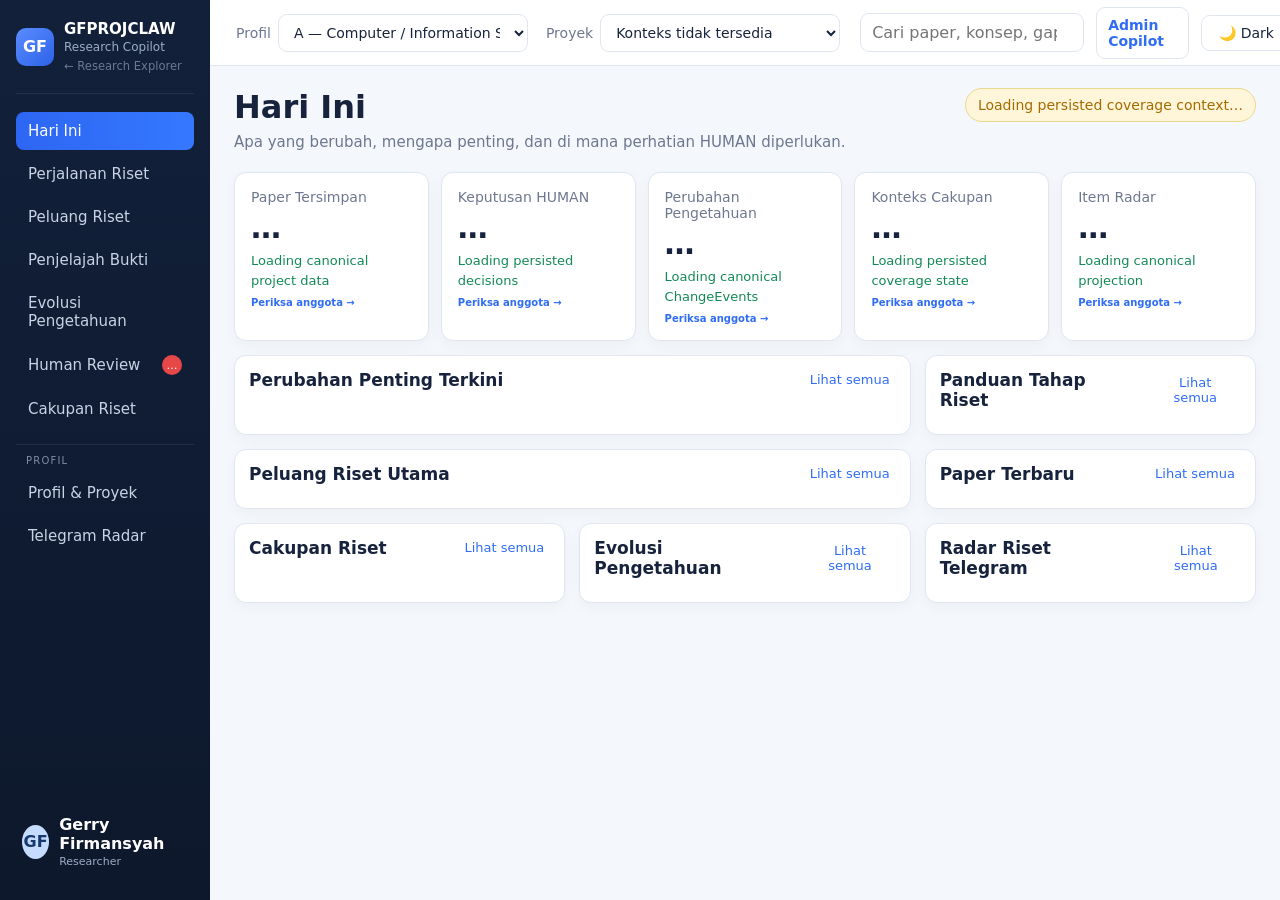
==== commit 526cc9e3: "Increase Copilot desktop readability scale" ====
--- a/prototype/index.html
+++ b/prototype/index.html
@@ -62,7 +62,7 @@
           <a class="workspace-link" href="admin.html" data-i18n="admin">Admin Copilot</a>
 
           <button id="theme-toggle" class="theme-toggle" type="button" aria-label="Switch to dark mode" aria-pressed="false">🌙 Dark</button>
-          <span id="prototype-version" class="sync-status">Prototype v0.18.0 · Indonesian presentation layer</span>
+          <span id="prototype-version" class="sync-status">Prototype v0.18.2 · Indonesian presentation layer</span>
         </div>
       </header>
 
--- a/prototype/styles.css
+++ b/prototype/styles.css
@@ -278,7 +278,9 @@
 .research-workspace #deep-dive-actions,
 .research-workspace #research-flow-review,
 .research-workspace #discovery-verification,
-.research-workspace #research-interest {display:none!important}
+.research-workspace #research-interest,
+.research-workspace #discovery-benchmark,
+.research-workspace #start {display:none!important}
 .research-workspace .workspace-hidden-legacy{display:none!important}
 /* Accepted workspace flow: generic advice/paper inspector are superseded by Screening Advice + HUMAN evidence selection. */
 .research-workspace #trial-advice,
@@ -295,3 +297,44 @@
 @media(max-width:900px){.research-workspace .focused-investigation{width:calc(100vw - 28px)}}
 
 .io-decision-gate{margin:18px 0 0;padding:14px 16px;border-top:1px solid var(--border);background:#f8fafc;border-radius:8px}.io-decision-gate p{margin:6px 0 10px}.copilot-focused-list{display:grid;gap:9px;margin-top:10px}.copilot-focused-list article{padding:10px 12px;border:1px solid var(--border);border-radius:8px;background:#fff}.copilot-focused-list p{margin:6px 0 0}
+
+.workspace-current-flow{margin-top:18px;padding:12px 14px;border-left:4px solid #2563eb;background:#eff6ff;border-radius:8px;max-width:760px;line-height:1.5}
+/* HUMAN decision surface: larger, high-contrast controls for Focused Synthesis. */
+.research-workspace .focused-synthesis{font-size:18px;line-height:1.6;padding:24px 28px}
+.research-workspace .focused-synthesis>strong{font-size:22px}
+.research-workspace .focused-synthesis>p{font-size:18px;margin:10px 0 18px}
+.research-workspace #summarize-focused{font-size:18px;min-height:54px;padding:14px 22px;color:#fff;background:#1d4ed8;border-color:#1d4ed8}
+.research-workspace .focused-balance{font-size:18px;line-height:1.6;padding:22px 24px}
+.research-workspace .focused-balance>strong,.research-workspace .focused-balance h4{font-size:22px}
+.research-workspace .focused-synthesis-reading{font-size:18px;line-height:1.65;padding:18px 20px}
+.research-workspace .focused-synthesis-reading>strong{font-size:21px}
+.research-workspace .focused-actions{gap:14px;margin-top:16px}
+.research-workspace .focused-actions button{font-size:18px;min-height:58px;padding:14px 24px}
+.research-workspace #focused-continue{color:#fff;background:#1d4ed8;border-color:#1d4ed8;opacity:1}
+
+/* Copilot HUMAN-pass readability: evidence stays inside one viewport frame and scrolls horizontally. */
+#explorer-handoff .handoff-table-frame{color:#e5edf8;background:#0b1423;border:1px solid #31506f;border-left:4px solid #60a5fa;padding:14px 16px;max-width:100%;overflow:hidden}
+#explorer-handoff .handoff-table-hint{color:#b9c9dd;margin:6px 0 10px}
+#explorer-handoff .copilot-evidence-scroll{width:100%;max-height:52vh;overflow:auto;border:1px solid #31506f;border-radius:8px;background:#0f1b2d}
+#explorer-handoff .copilot-evidence-table{min-width:1500px;width:100%;border-collapse:collapse;table-layout:fixed;color:#e5edf8}
+#explorer-handoff .copilot-evidence-table th,#explorer-handoff .copilot-evidence-table td{width:375px;padding:12px 14px;text-align:left;vertical-align:top;border-bottom:1px solid #29425f;line-height:1.45;color:#e5edf8;background:#0f1b2d}
+#explorer-handoff .copilot-evidence-table th{position:sticky;top:0;z-index:2;background:#14243a;color:#fff}
+#explorer-handoff .copilot-evidence-table strong,#explorer-handoff .copilot-evidence-table b{color:#fff}
+#explorer-handoff .copilot-evidence-table tr:last-child td{border-bottom:0}
+/* HUMAN PASS desktop readability: one-screen dashboard, readable type, internal table scrolling only. */
+@media (min-width:1181px){
+  .app-shell{grid-template-columns:210px minmax(0,1fr)}
+  .view{padding:22px 24px}
+  .page-heading h1{font-size:32px}.page-heading p{font-size:15px;line-height:1.5}
+  .nav-item{font-size:15px}.brand strong{font-size:15px}.brand span{font-size:12px}
+  .context-switchers label,.workspace-link,.theme-toggle{font-size:14px}
+  .coverage-pill{font-size:14px}
+  .metric-card{padding:16px}.metric-card span{font-size:14px}.metric-card strong{font-size:30px}.metric-card small{font-size:13px;line-height:1.4}
+  .panel-header h2{font-size:17px}.text-button{font-size:13px}
+  .change-main strong,.change-main>div,.paper-row strong,.health-row strong,.evolution-row strong,.telegram-row strong{font-size:14px}
+  .change-main small,.paper-row small,.journey-row small{font-size:13px}
+  .journey-row strong{font-size:14px}.table{font-size:14px}.state{font-size:11px}
+}
+/* Any data table owns its frame; the page itself must not widen. */
+.table-frame,.panel>.table-wrap,.card>.table-wrap,.callout>.table-wrap{width:100%;max-width:100%;max-height:62vh;overflow:auto;border:1px solid var(--border);border-radius:10px}
+.table-frame table,.panel>.table-wrap table,.card>.table-wrap table,.callout>.table-wrap table{min-width:1200px}
